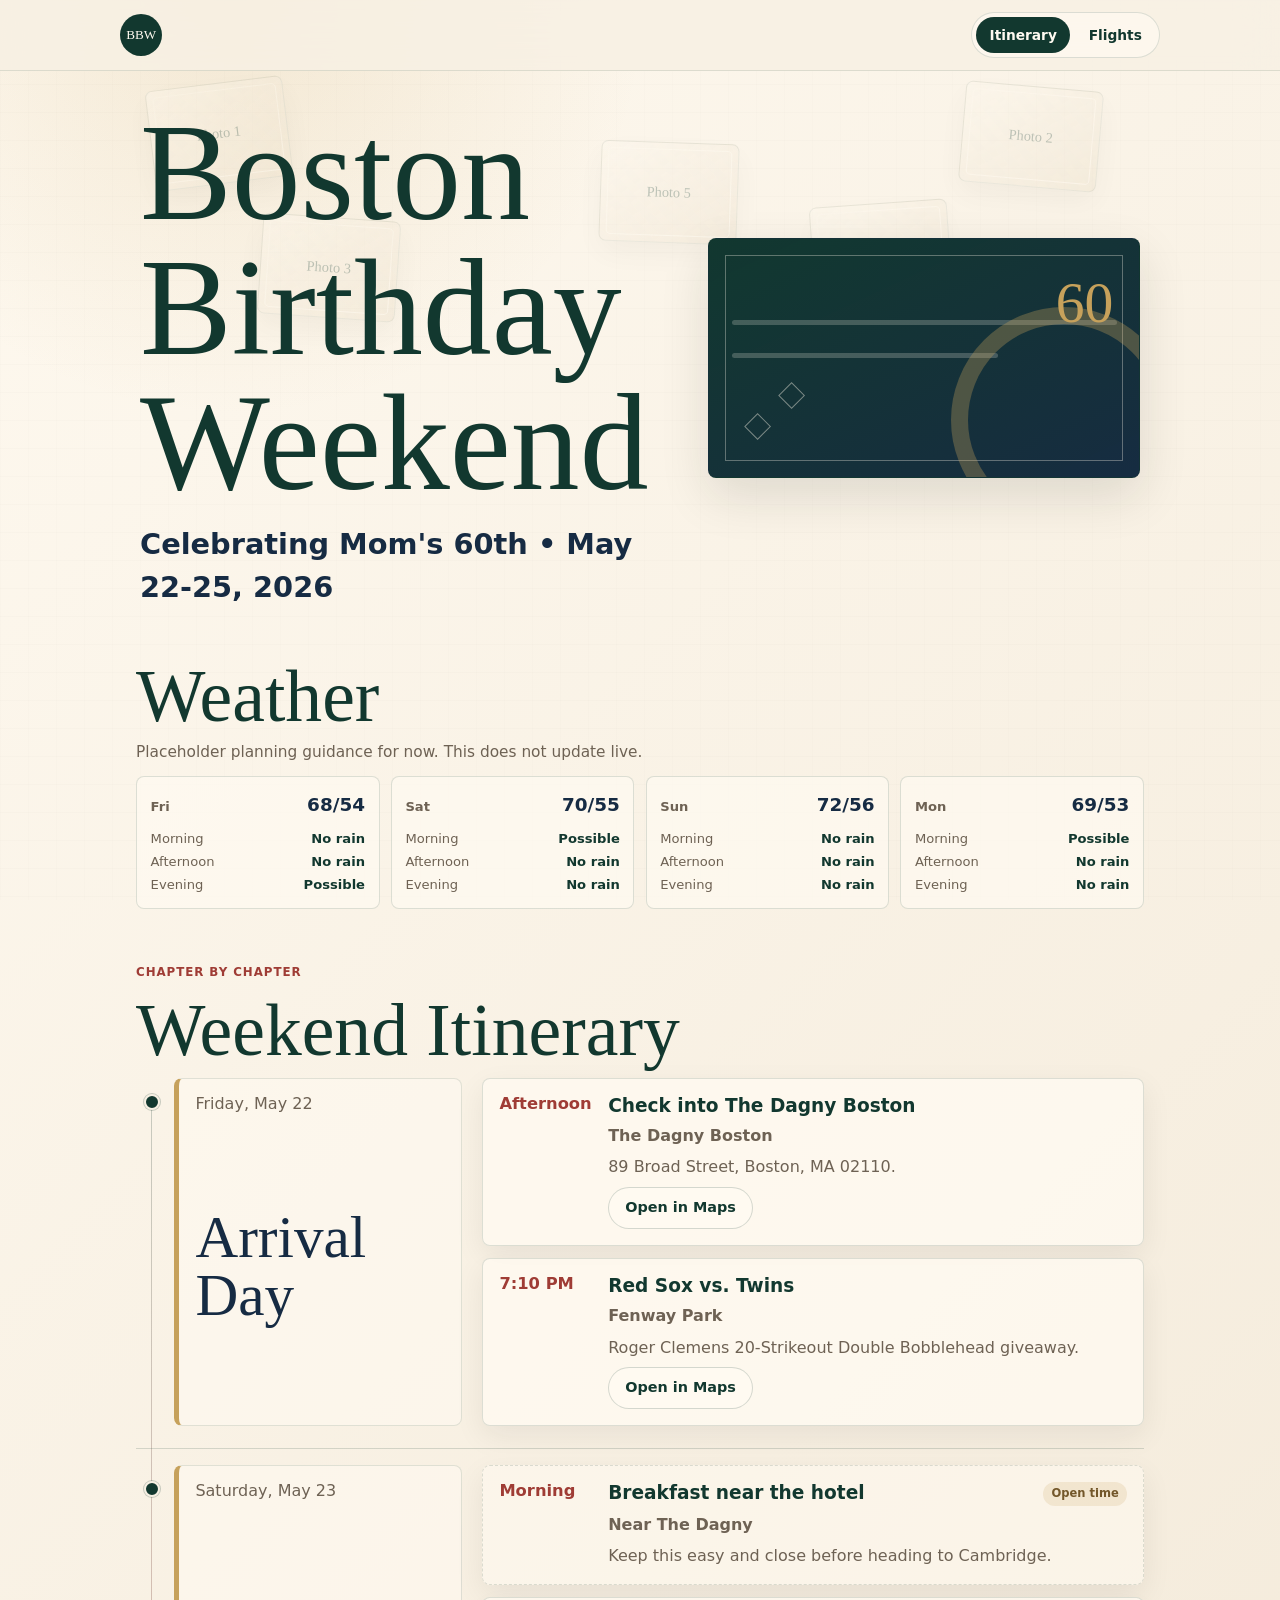
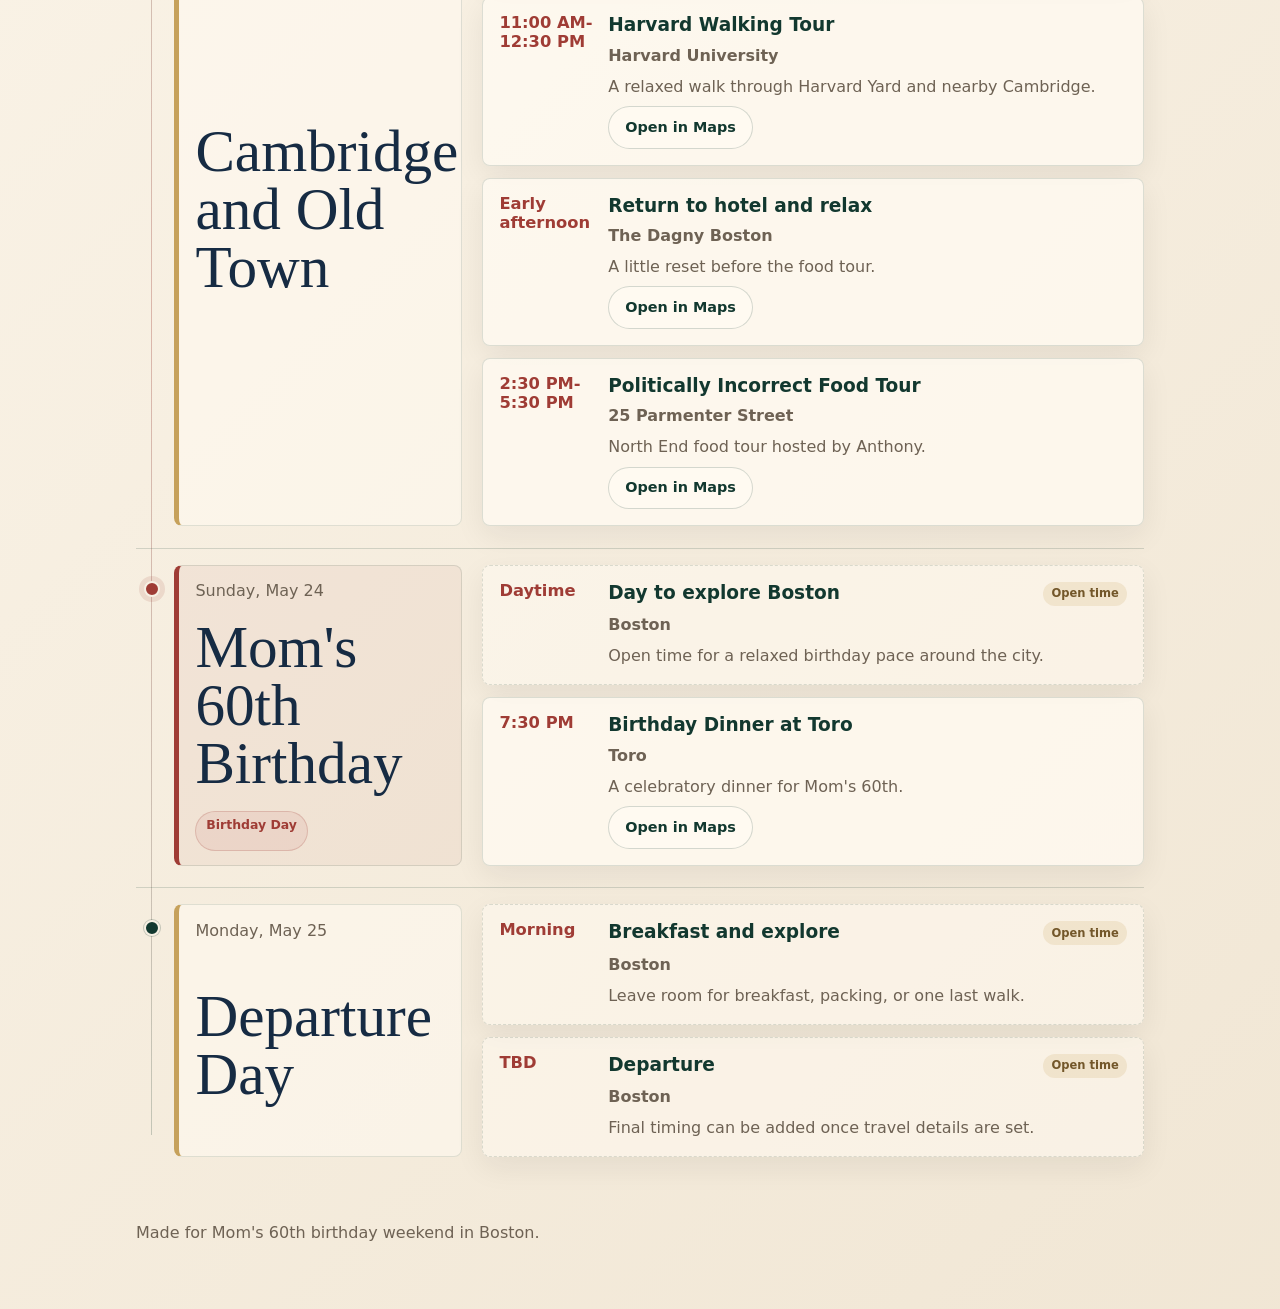
==== index.html @ 41ce9663 "Add files via upload" ====
<!doctype html>
<html lang="en">
  <head>
    <meta charset="utf-8">
    <meta name="viewport" content="width=device-width, initial-scale=1">
    <meta name="theme-color" content="#12382f">
    <title>Boston Birthday Weekend</title>
    <style>
:root {
  --paper: #f7f0e3;
  --paper-deep: #eadcc5;
  --ink: #17231f;
  --muted: #6e6254;
  --fenway: #12382f;
  --navy: #162b43;
  --red: #9f3c35;
  --gold: #c6a15b;
  --white: #fffaf1;
  --line: rgba(18, 56, 47, 0.22);
  --shadow: 0 18px 50px rgba(24, 29, 24, 0.12);
}

* {
  box-sizing: border-box;
}

html {
  scroll-behavior: smooth;
}

body {
  margin: 0;
  background:
    radial-gradient(circle at 18% 0%, rgba(198, 161, 91, 0.18), transparent 26rem),
    linear-gradient(135deg, rgba(255, 250, 241, 0.86), rgba(234, 220, 197, 0.48)),
    var(--paper);
  color: var(--ink);
  font-family: Inter, ui-sans-serif, system-ui, -apple-system, BlinkMacSystemFont, "Segoe UI", sans-serif;
  line-height: 1.5;
}

body::before {
  position: fixed;
  inset: 0;
  z-index: -1;
  pointer-events: none;
  content: "";
  opacity: 0.35;
  background-image:
    linear-gradient(rgba(18, 56, 47, 0.035) 1px, transparent 1px),
    linear-gradient(90deg, rgba(18, 56, 47, 0.028) 1px, transparent 1px);
  background-size: 28px 28px;
}

a {
  color: inherit;
}

.skip-link {
  position: absolute;
  left: 1rem;
  top: 1rem;
  z-index: 20;
  transform: translateY(-160%);
  padding: 0.7rem 1rem;
  border-radius: 999px;
  background: var(--fenway);
  color: var(--white);
  text-decoration: none;
}

.skip-link:focus {
  transform: translateY(0);
}

.loading-screen {
  position: fixed;
  inset: 0;
  z-index: 30;
  display: grid;
  place-items: center;
  background: var(--fenway);
  color: var(--white);
  transition: opacity 0.55s ease, visibility 0.55s ease;
}

.loaded .loading-screen {
  visibility: hidden;
  opacity: 0;
}

.loading-mark {
  display: grid;
  gap: 0.6rem;
  text-align: center;
}

.loading-kicker,
.eyebrow {
  color: var(--red);
  font-size: 0.74rem;
  font-weight: 800;
  letter-spacing: 0.08em;
  text-transform: uppercase;
}

.loading-title {
  font-family: Georgia, "Times New Roman", serif;
  font-size: clamp(2rem, 9vw, 4.8rem);
}

.site-header {
  position: sticky;
  top: 0;
  z-index: 10;
  display: flex;
  align-items: center;
  justify-content: space-between;
  gap: 0.75rem;
  padding: 0.75rem max(1rem, calc((100vw - 1040px) / 2));
  border-bottom: 1px solid rgba(18, 56, 47, 0.12);
  background: rgba(247, 240, 227, 0.86);
  backdrop-filter: blur(18px);
}

.brand-link {
  display: grid;
  flex: 0 0 auto;
  width: 2.65rem;
  height: 2.65rem;
  place-items: center;
  border: 1px solid var(--line);
  border-radius: 50%;
  background: var(--fenway);
  color: var(--white);
  font-family: Georgia, "Times New Roman", serif;
  font-size: 0.82rem;
  text-decoration: none;
}

.view-nav {
  display: inline-flex;
  gap: 0.35rem;
  padding: 0.25rem;
  border: 1px solid rgba(18, 56, 47, 0.14);
  border-radius: 999px;
  background: rgba(255, 250, 241, 0.72);
}

.view-button {
  min-height: 2.25rem;
  padding: 0 0.82rem;
  border: 0;
  border-radius: 999px;
  background: transparent;
  color: var(--fenway);
  cursor: pointer;
  font: inherit;
  font-size: 0.86rem;
  font-weight: 900;
}

.view-button.is-active {
  background: var(--fenway);
  color: var(--white);
}

.weather-strip::-webkit-scrollbar {
  display: none;
}

.map-link {
  min-height: 2.65rem;
  display: inline-flex;
  align-items: center;
  justify-content: center;
  border: 1px solid rgba(18, 56, 47, 0.18);
  border-radius: 999px;
  background: rgba(255, 250, 241, 0.72);
  color: var(--fenway);
  font-size: 0.9rem;
  font-weight: 800;
  text-decoration: none;
  white-space: nowrap;
}

main {
  max-width: 1040px;
  margin: 0 auto;
}

.hero {
  position: relative;
  min-height: auto;
  display: grid;
  align-items: center;
  gap: 1.2rem;
  padding: 1.4rem 1rem 0.6rem;
}

.photo-backdrop {
  position: absolute;
  inset: 0.35rem 0.7rem auto;
  height: 16rem;
  pointer-events: none;
}

.memory-photo {
  position: absolute;
  display: grid;
  place-items: center;
  overflow: hidden;
  width: 6.8rem;
  height: 5rem;
  border: 1px solid rgba(18, 56, 47, 0.16);
  border-radius: 0.45rem;
  background:
    linear-gradient(145deg, rgba(255, 250, 241, 0.82), rgba(234, 220, 197, 0.72)),
    repeating-linear-gradient(45deg, rgba(18, 56, 47, 0.05) 0 8px, rgba(198, 161, 91, 0.08) 8px 16px);
  box-shadow: 0 12px 30px rgba(24, 29, 24, 0.09);
  color: rgba(18, 56, 47, 0.62);
  font-family: Georgia, "Times New Roman", serif;
  font-size: 0.9rem;
  opacity: 0.42;
}

.memory-photo::before {
  position: absolute;
  inset: 0.35rem;
  content: "";
  border: 1px solid rgba(255, 250, 241, 0.82);
  border-radius: 0.28rem;
}

.memory-photo-1 {
  left: 1%;
  top: 0.2rem;
  transform: rotate(-7deg);
}

.memory-photo-2 {
  right: 4%;
  top: 0.4rem;
  transform: rotate(5deg);
}

.memory-photo-3 {
  left: 12%;
  top: 8.6rem;
  transform: rotate(4deg);
}

.memory-photo-4 {
  right: 19%;
  top: 7.7rem;
  transform: rotate(-4deg);
}

.memory-photo-5 {
  left: 46%;
  top: 3.9rem;
  transform: rotate(2deg);
}

.hero-art {
  order: 2;
  min-height: 11rem;
  min-width: 0;
}

.postcard {
  position: relative;
  overflow: hidden;
  min-height: 11rem;
  border: 1px solid rgba(18, 56, 47, 0.2);
  border-radius: 0.5rem;
  background:
    linear-gradient(155deg, rgba(18, 56, 47, 0.92), rgba(22, 43, 67, 0.9)),
    var(--fenway);
  box-shadow: var(--shadow);
}

.postcard::before {
  position: absolute;
  inset: 1rem;
  content: "";
  border: 1px solid rgba(247, 240, 227, 0.34);
}

.postcard::after {
  position: absolute;
  right: -2.4rem;
  bottom: -3.5rem;
  width: 12rem;
  height: 12rem;
  content: "";
  border: 1.1rem solid rgba(198, 161, 91, 0.32);
  border-radius: 50%;
}

.postcard-line {
  position: absolute;
  left: 1.4rem;
  right: 1.4rem;
  height: 0.35rem;
  border-radius: 999px;
  background: rgba(247, 240, 227, 0.22);
}

.line-one {
  top: 34%;
}

.line-two {
  top: 48%;
  width: 62%;
}

.diamond {
  position: absolute;
  width: 1.2rem;
  height: 1.2rem;
  transform: rotate(45deg);
  border: 1px solid rgba(247, 240, 227, 0.45);
}

.diamond-one {
  left: 9%;
  bottom: 17%;
}

.diamond-two {
  left: 17%;
  bottom: 30%;
}

.scoreboard {
  position: absolute;
  right: 1.6rem;
  top: 1.35rem;
  color: var(--gold);
  font-family: Georgia, "Times New Roman", serif;
  font-size: 3.6rem;
}

.hero-copy {
  position: relative;
  z-index: 2;
  display: grid;
  gap: 0.75rem;
}

.hero-art {
  position: relative;
  z-index: 1;
}

.hero h1,
.section-heading h2,
.day-heading h3 {
  margin: 0;
  font-family: Georgia, "Times New Roman", serif;
  line-height: 0.98;
  font-weight: 500;
}

.hero h1 {
  max-width: 9ch;
  color: var(--fenway);
  font-size: clamp(4rem, 18vw, 8.6rem);
}

.hero-subtitle {
  max-width: 34rem;
  margin: 0;
  color: var(--navy);
  font-size: clamp(1.15rem, 4vw, 1.8rem);
  font-weight: 700;
}

.weather-section,
.flights-section,
.itinerary-section {
  padding: 1rem;
}

.view-panel {
  display: none;
}

.view-panel.is-active {
  display: block;
}

.section-heading {
  margin: 1.2rem 0 0.75rem;
}

.section-heading h2 {
  color: var(--fenway);
  font-size: clamp(2.35rem, 10vw, 4.6rem);
}

.weather-note {
  max-width: 38rem;
  margin: -0.2rem 0 0.75rem;
  color: var(--muted);
  font-size: 0.96rem;
}

.compact-heading {
  margin-top: 1.1rem;
}

.flight-board {
  display: grid;
  gap: 0.85rem;
}

.flight-group {
  display: grid;
  gap: 0.65rem;
  padding: 0.9rem;
  border: 1px solid rgba(18, 56, 47, 0.14);
  border-radius: 0.5rem;
  background: rgba(255, 250, 241, 0.58);
}

.flight-group h3 {
  margin: 0;
  color: var(--fenway);
  font-family: Georgia, "Times New Roman", serif;
  font-size: 1.7rem;
  font-weight: 500;
  line-height: 1;
}

.flight-list {
  display: grid;
  gap: 0.65rem;
}

.flight-card {
  display: grid;
  gap: 0.55rem;
  padding: 0.85rem;
  border: 1px solid rgba(18, 56, 47, 0.12);
  border-radius: 0.5rem;
  background: rgba(255, 250, 241, 0.78);
}

.flight-person {
  width: fit-content;
  padding: 0.24rem 0.62rem;
  border-radius: 999px;
  background: rgba(198, 161, 91, 0.18);
  color: var(--fenway);
  font-size: 0.78rem;
  font-weight: 900;
}

.flight-route {
  display: grid;
  grid-template-columns: 1fr auto 1fr;
  align-items: center;
  gap: 0.65rem;
  color: var(--navy);
}

.flight-route strong {
  min-width: 0;
  font-size: 1rem;
}

.flight-route strong:last-child {
  text-align: right;
}

.flight-route span {
  padding: 0.22rem 0.5rem;
  border: 1px solid rgba(18, 56, 47, 0.16);
  border-radius: 999px;
  color: var(--red);
  font-size: 0.78rem;
  font-weight: 900;
  white-space: nowrap;
}

.flight-times {
  display: grid;
  grid-template-columns: 1fr 1fr;
  gap: 0.6rem;
}

.flight-times p {
  margin: 0;
  color: var(--ink);
  font-size: 0.92rem;
  font-weight: 800;
}

.flight-times span {
  display: block;
  color: var(--muted);
  font-size: 0.74rem;
  font-weight: 900;
  letter-spacing: 0.06em;
  text-transform: uppercase;
}

.weather-strip {
  display: grid;
  grid-template-columns: repeat(4, minmax(9.5rem, 1fr));
  gap: 0.7rem;
  overflow-x: auto;
  padding-bottom: 0.25rem;
  scrollbar-width: none;
}

.weather-card,
.event-card {
  opacity: 0;
  transform: translateY(12px);
  transition: opacity 0.45s ease, transform 0.45s ease;
}

.weather-card.is-visible,
.day-section.is-visible .event-card,
.day-section.is-visible {
  opacity: 1;
  transform: translateY(0);
}

.weather-card {
  display: grid;
  gap: 0.65rem;
  min-height: 7.2rem;
  padding: 0.85rem;
  border: 1px solid rgba(18, 56, 47, 0.14);
  border-radius: 0.5rem;
  background: rgba(255, 250, 241, 0.66);
}

.weather-card-head,
.rain-times p {
  display: flex;
  align-items: baseline;
  justify-content: space-between;
  gap: 0.5rem;
}

.weather-card span,
.rain-times p {
  color: var(--muted);
}

.weather-card-head span {
  font-size: 0.82rem;
  font-weight: 900;
}

.weather-card strong {
  color: var(--navy);
  font-size: 1.15rem;
}

.rain-times {
  display: grid;
  gap: 0.2rem;
}

.rain-times p {
  margin: 0;
  font-size: 0.82rem;
}

.rain-times b {
  color: var(--fenway);
  font-weight: 900;
}

.timeline {
  position: relative;
  display: grid;
  gap: 1.35rem;
}

.timeline::before {
  position: absolute;
  top: 1.4rem;
  bottom: 1.4rem;
  left: 0.72rem;
  width: 1px;
  content: "";
  background: linear-gradient(var(--line), rgba(159, 60, 53, 0.32), var(--line));
}

.day-section {
  position: relative;
  display: grid;
  gap: 0.9rem;
  padding: 1rem 0 0 2rem;
  border-top: 1px solid rgba(18, 56, 47, 0.16);
}

.day-section:first-child {
  border-top: 0;
  padding-top: 0;
}

.day-marker {
  position: absolute;
  left: 0.28rem;
  top: 1.95rem;
  width: 1rem;
  height: 1rem;
  border: 2px solid var(--paper);
  border-radius: 50%;
  background: var(--fenway);
  box-shadow: 0 0 0 1px var(--line);
}

.day-section:first-child .day-marker {
  top: 0.95rem;
}

.featured-day .day-marker {
  background: var(--red);
  box-shadow: 0 0 0 5px rgba(159, 60, 53, 0.12);
}

.day-heading {
  display: grid;
  gap: 0.25rem;
  padding: 0.85rem 1rem;
  border: 1px solid rgba(18, 56, 47, 0.12);
  border-left: 0.35rem solid var(--gold);
  border-radius: 0.5rem;
  background: rgba(255, 250, 241, 0.56);
}

.featured-day .day-heading {
  border-left-color: var(--red);
  background: rgba(159, 60, 53, 0.055);
}

.day-heading p,
.event-detail,
.event-location {
  margin: 0;
  color: var(--muted);
}

.day-heading h3 {
  color: var(--navy);
  font-size: clamp(2rem, 8vw, 3.7rem);
}

.day-heading span {
  width: fit-content;
  margin-top: 0.25rem;
  padding: 0.28rem 0.62rem;
  border: 1px solid rgba(159, 60, 53, 0.2);
  border-radius: 999px;
  background: rgba(159, 60, 53, 0.08);
  color: var(--red);
  font-size: 0.78rem;
  font-weight: 800;
}

.event-list {
  display: grid;
  gap: 0.75rem;
}

.event-card {
  display: grid;
  grid-template-columns: minmax(4.8rem, 6rem) 1fr;
  gap: 0.8rem;
  padding: 1rem;
  border: 1px solid rgba(18, 56, 47, 0.14);
  border-radius: 0.5rem;
  background: rgba(255, 250, 241, 0.78);
  box-shadow: 0 10px 30px rgba(23, 35, 31, 0.07);
}

.event-card.open-time {
  background: rgba(255, 250, 241, 0.54);
  border-style: dashed;
}

.event-time {
  color: var(--red);
  font-size: 1.02rem;
  font-weight: 900;
  line-height: 1.16;
}

.event-main {
  display: grid;
  gap: 0.45rem;
  min-width: 0;
}

.event-title-row {
  display: flex;
  align-items: flex-start;
  justify-content: space-between;
  gap: 0.5rem;
}

.event-title-row h4 {
  margin: 0;
  color: var(--fenway);
  font-size: 1.16rem;
  line-height: 1.2;
}

.status-pill {
  flex: 0 0 auto;
  padding: 0.22rem 0.52rem;
  border-radius: 999px;
  background: rgba(198, 161, 91, 0.18);
  color: #73572a;
  font-size: 0.72rem;
  font-weight: 800;
}

.event-location {
  font-weight: 700;
}

.map-link {
  width: fit-content;
  padding: 0 1rem;
  background: var(--white);
}

.site-footer {
  max-width: 1040px;
  margin: 0 auto;
  padding: 2rem 1rem 3rem;
  color: var(--muted);
}

@media (min-width: 760px) {
  .hero {
    grid-template-columns: minmax(0, 1.12fr) minmax(16rem, 0.88fr);
    padding: 2.2rem 1.25rem 1rem;
  }

  .photo-backdrop {
    inset: 0.55rem 1.25rem auto;
    height: 20rem;
  }

  .memory-photo {
    width: 8.6rem;
    height: 6.3rem;
  }

  .hero-art {
    order: initial;
  }

  .postcard {
    min-height: 15rem;
  }

  .weather-strip {
    grid-template-columns: repeat(4, minmax(0, 1fr));
    overflow: visible;
  }

  .flight-board {
    grid-template-columns: repeat(2, minmax(0, 1fr));
    align-items: start;
  }

  .day-section {
    grid-template-columns: 18rem 1fr;
    gap: 1.25rem;
    padding-left: 2.4rem;
  }

  .timeline::before {
    left: 0.92rem;
  }

  .day-marker {
    left: 0.47rem;
    top: 2rem;
  }

  .day-section:first-child .day-marker {
    top: 1rem;
  }
}

@media (max-width: 860px) {
  .hero {
    grid-template-columns: 1fr;
  }

  .hero-art {
    order: 2;
  }

  .postcard {
    min-height: 10rem;
  }
}

@media (max-width: 420px) {
  .event-card {
    grid-template-columns: 1fr;
  }

  .event-time {
    font-size: 1.2rem;
  }
}

@media (prefers-reduced-motion: reduce) {
  *,
  *::before,
  *::after {
    scroll-behavior: auto !important;
    transition-duration: 0.01ms !important;
    animation-duration: 0.01ms !important;
  }
}
    </style>
  </head>
  <body>
    <div class="loading-screen" id="loadingScreen" aria-hidden="true">
      <div class="loading-mark">
        <span class="loading-kicker">May 22-25, 2026</span>
        <span class="loading-title">Boston Birthday Weekend</span>
      </div>
    </div>

    <a class="skip-link" href="#itinerary">Skip to itinerary</a>

    <header class="site-header" aria-label="Weekend header">
      <a class="brand-link" href="#top" aria-label="Boston Birthday Weekend home">BBW</a>
      <nav class="view-nav" aria-label="Page view">
        <button class="view-button is-active" type="button" data-view-target="itineraryView">Itinerary</button>
        <button class="view-button" type="button" data-view-target="flightsView">Flights</button>
      </nav>
    </header>

    <main id="top">
      <section class="hero" aria-labelledby="heroTitle">
        <div class="photo-backdrop" id="photoBackdrop" aria-hidden="true"></div>
        <div class="hero-copy">
          <h1 id="heroTitle"></h1>
          <p class="hero-subtitle" id="heroSubtitle"></p>
        </div>
        <div class="hero-art" aria-hidden="true">
          <div class="postcard">
            <span class="postcard-line line-one"></span>
            <span class="postcard-line line-two"></span>
            <span class="diamond diamond-one"></span>
            <span class="diamond diamond-two"></span>
            <span class="scoreboard">60</span>
          </div>
        </div>
      </section>

      <div class="view-panel is-active" id="itineraryView">
        <section class="weather-section" aria-labelledby="weatherTitle">
          <div class="section-heading">
            <h2 id="weatherTitle">Weather</h2>
          </div>
          <p class="weather-note" id="weatherNote"></p>
          <div class="weather-strip" id="weatherStrip"></div>
        </section>

        <section class="itinerary-section" id="itinerary" aria-labelledby="itineraryTitle">
          <div class="section-heading">
            <p class="eyebrow">Chapter by Chapter</p>
            <h2 id="itineraryTitle">Weekend Itinerary</h2>
          </div>
          <div class="timeline" id="timeline"></div>
        </section>
      </div>

      <section class="view-panel flights-section" id="flightsView" aria-labelledby="flightsTitle">
        <div class="section-heading compact-heading">
          <p class="eyebrow">Flights</p>
          <h2 id="flightsTitle">Arrivals & Departures</h2>
        </div>
        <div class="flight-board" id="flightBoard"></div>
      </section>
    </main>

    <footer class="site-footer">
      <p id="footerText"></p>
    </footer>

    <script>
      window.__APP_DATA__ = {
  "site": {
    "title": "Boston Birthday Weekend",
    "subtitle": "Celebrating Mom's 60th &bull; May 22-25, 2026",
    "weatherNote": "Placeholder planning guidance for now. This does not update live.",
    "footer": "Made for Mom's 60th birthday weekend in Boston."
  },
  "itinerary": [
    {
      "id": "friday",
      "navLabel": "Fri",
      "title": "Arrival Day",
      "date": "Friday, May 22",
      "isoDate": "2026-05-22",
      "events": [
        {
          "name": "Check into The Dagny Boston",
          "time": "Afternoon",
          "location": "The Dagny Boston",
          "detail": "89 Broad Street, Boston, MA 02110.",
          "mapUrl": "https://www.google.com/maps/search/?api=1&query=The+Dagny+Boston+89+Broad+Street+Boston+MA+02110"
        },
        {
          "name": "Red Sox vs. Twins",
          "time": "7:10 PM",
          "location": "Fenway Park",
          "detail": "Roger Clemens 20-Strikeout Double Bobblehead giveaway.",
          "mapUrl": "https://www.google.com/maps/search/?api=1&query=Fenway+Park+Boston+MA"
        }
      ]
    },
    {
      "id": "saturday",
      "navLabel": "Sat",
      "title": "Cambridge and Old Town",
      "date": "Saturday, May 23",
      "isoDate": "2026-05-23",
      "events": [
        {
          "name": "Breakfast near the hotel",
          "time": "Morning",
          "location": "Near The Dagny",
          "detail": "Keep this easy and close before heading to Cambridge.",
          "status": "open"
        },
        {
          "name": "Harvard Walking Tour",
          "time": "11:00 AM-12:30 PM",
          "location": "Harvard University",
          "detail": "A relaxed walk through Harvard Yard and nearby Cambridge.",
          "mapUrl": "https://www.google.com/maps/search/?api=1&query=Harvard+Yard+Cambridge+MA"
        },
        {
          "name": "Return to hotel and relax",
          "time": "Early afternoon",
          "location": "The Dagny Boston",
          "detail": "A little reset before the food tour.",
          "mapUrl": "https://www.google.com/maps/search/?api=1&query=The+Dagny+Boston+89+Broad+Street+Boston+MA+02110"
        },
        {
          "name": "Politically Incorrect Food Tour",
          "time": "2:30 PM-5:30 PM",
          "location": "25 Parmenter Street",
          "detail": "North End food tour hosted by Anthony.",
          "mapUrl": "https://www.google.com/maps/search/?api=1&query=25+Parmenter+Street+Boston+MA"
        }
      ]
    },
    {
      "id": "sunday",
      "navLabel": "Sun",
      "title": "Mom's 60th Birthday",
      "date": "Sunday, May 24",
      "isoDate": "2026-05-24",
      "badge": "Birthday Day",
      "featured": true,
      "events": [
        {
          "name": "Day to explore Boston",
          "time": "Daytime",
          "location": "Boston",
          "detail": "Open time for a relaxed birthday pace around the city.",
          "status": "open"
        },
        {
          "name": "Birthday Dinner at Toro",
          "time": "7:30 PM",
          "location": "Toro",
          "detail": "A celebratory dinner for Mom's 60th.",
          "mapUrl": "https://www.google.com/maps/search/?api=1&query=Toro+Boston+MA"
        }
      ]
    },
    {
      "id": "monday",
      "navLabel": "Mon",
      "title": "Departure Day",
      "date": "Monday, May 25",
      "isoDate": "2026-05-25",
      "events": [
        {
          "name": "Breakfast and explore",
          "time": "Morning",
          "location": "Boston",
          "detail": "Leave room for breakfast, packing, or one last walk.",
          "status": "open"
        },
        {
          "name": "Departure",
          "time": "TBD",
          "location": "Boston",
          "detail": "Final timing can be added once travel details are set.",
          "status": "open"
        }
      ]
    }
  ],
  "weather": [
    {
      "label": "Fri",
      "high": "68",
      "low": "54",
      "periods": [
        {
          "label": "Morning",
          "rain": "No rain"
        },
        {
          "label": "Afternoon",
          "rain": "No rain"
        },
        {
          "label": "Evening",
          "rain": "Possible"
        }
      ]
    },
    {
      "label": "Sat",
      "high": "70",
      "low": "55",
      "periods": [
        {
          "label": "Morning",
          "rain": "Possible"
        },
        {
          "label": "Afternoon",
          "rain": "No rain"
        },
        {
          "label": "Evening",
          "rain": "No rain"
        }
      ]
    },
    {
      "label": "Sun",
      "high": "72",
      "low": "56",
      "periods": [
        {
          "label": "Morning",
          "rain": "No rain"
        },
        {
          "label": "Afternoon",
          "rain": "No rain"
        },
        {
          "label": "Evening",
          "rain": "No rain"
        }
      ]
    },
    {
      "label": "Mon",
      "high": "69",
      "low": "53",
      "periods": [
        {
          "label": "Morning",
          "rain": "Possible"
        },
        {
          "label": "Afternoon",
          "rain": "No rain"
        },
        {
          "label": "Evening",
          "rain": "No rain"
        }
      ]
    }
  ],
  "photos": [
    {
      "label": "Fenway"
    },
    {
      "label": "Birthday Dinner"
    },
    {
      "label": "Harvard"
    },
    {
      "label": "Family"
    }
  ],
  "memoryPhotos": [
    {
      "label": "Photo 1"
    },
    {
      "label": "Photo 2"
    },
    {
      "label": "Photo 3"
    },
    {
      "label": "Photo 4"
    },
    {
      "label": "Photo 5"
    }
  ],
  "flights": [
    {
      "person": "Adam",
      "type": "arrival",
      "flightNumber": "AS 536",
      "from": "Seattle",
      "to": "Boston",
      "depart": "May 21, 11:10 PM",
      "arrive": "May 22, 7:41 AM"
    },
    {
      "person": "Mom",
      "type": "arrival",
      "flightNumber": "JetBlue",
      "from": "Charleston",
      "to": "Boston",
      "depart": "May 22, 11:49 AM",
      "arrive": "May 22, 2:10 PM"
    },
    {
      "person": "Jordan",
      "type": "arrival",
      "flightNumber": "AC 8692",
      "from": "Toronto",
      "to": "Boston",
      "depart": "May 22, 10:05 AM",
      "arrive": "May 22, 11:46 AM"
    },
    {
      "person": "Adam",
      "type": "departure",
      "flightNumber": "DL 3232",
      "from": "Boston",
      "to": "Seattle",
      "depart": "May 25, 11:55 AM",
      "arrive": "May 25, 3:05 PM"
    },
    {
      "person": "Mom",
      "type": "departure",
      "flightNumber": "AC 765",
      "from": "Boston",
      "to": "Toronto",
      "depart": "May 25, 6:55 PM",
      "arrive": "May 25, 8:48 PM"
    },
    {
      "person": "Jordan",
      "type": "departure",
      "flightNumber": "AC 765",
      "from": "Boston",
      "to": "Toronto",
      "depart": "May 25, 6:55 PM",
      "arrive": "May 25, 8:48 PM"
    }
  ]
};
    </script>
    <script>
(function () {
  const data = window.__APP_DATA__;
  const $ = (selector) => document.querySelector(selector);

  const mapButton = (event) => {
    if (!event.mapUrl) return "";
    return `<a class="map-link" href="${event.mapUrl}" target="_blank" rel="noreferrer">Open in Maps</a>`;
  };

  const renderHeader = () => {
    $("#heroTitle").textContent = data.site.title;
    $("#heroSubtitle").innerHTML = data.site.subtitle;
    $("#footerText").textContent = data.site.footer;
  };

  const renderPhotoBackdrop = () => {
    $("#photoBackdrop").innerHTML = data.memoryPhotos.map((photo, index) => `
      <div class="memory-photo memory-photo-${index + 1}">
        <span>${photo.label}</span>
      </div>
    `).join("");
  };

  const renderFlights = () => {
    const groups = [
      { key: "arrival", title: "Arrivals" },
      { key: "departure", title: "Departures" }
    ];

    $("#flightBoard").innerHTML = groups.map((group) => {
      const flights = data.flights.filter((flight) => flight.type === group.key);
      return `
        <section class="flight-group" aria-label="${group.title}">
          <h3>${group.title}</h3>
          <div class="flight-list">
            ${flights.map((flight) => `
              <article class="flight-card">
                <div class="flight-person">${flight.person}</div>
                <div class="flight-route">
                  <strong>${flight.from}</strong>
                  <span>${flight.flightNumber}</span>
                  <strong>${flight.to}</strong>
                </div>
                <div class="flight-times">
                  <p><span>Depart</span>${flight.depart}</p>
                  <p><span>Arrive</span>${flight.arrive}</p>
                </div>
              </article>
            `).join("")}
          </div>
        </section>
      `;
    }).join("");
  };

  const renderWeather = () => {
    $("#weatherNote").textContent = data.site.weatherNote;
    $("#weatherStrip").innerHTML = data.weather.map((day) => `
      <article class="weather-card">
        <div class="weather-card-head">
          <span>${day.label}</span>
          <strong>${day.high}/${day.low}</strong>
        </div>
        <div class="rain-times">
          ${day.periods.map((period) => `
            <p><span>${period.label}</span><b>${period.rain}</b></p>
          `).join("")}
        </div>
      </article>
    `).join("");
  };

  const renderTimeline = () => {
    $("#timeline").innerHTML = data.itinerary.map((day) => `
      <section class="day-section ${day.featured ? "featured-day" : ""}" id="${day.id}" aria-labelledby="${day.id}-title">
        <div class="day-marker" aria-hidden="true"></div>
        <div class="day-heading">
          <p>${day.date}</p>
          <h3 id="${day.id}-title">${day.title}</h3>
          ${day.badge ? `<span>${day.badge}</span>` : ""}
        </div>
        <div class="event-list">
          ${day.events.map((event) => `
            <article class="event-card ${event.status === "open" ? "open-time" : ""}">
              <div class="event-time">${event.time}</div>
              <div class="event-main">
                <div class="event-title-row">
                  <h4>${event.name}</h4>
                  ${event.status === "open" ? `<span class="status-pill">Open time</span>` : ""}
                </div>
                <p class="event-location">${event.location}</p>
                ${event.detail ? `<p class="event-detail">${event.detail}</p>` : ""}
                ${mapButton(event)}
              </div>
            </article>
          `).join("")}
        </div>
      </section>
    `).join("");
  };

  const setupViewSwitching = () => {
    const buttons = document.querySelectorAll("[data-view-target]");
    const panels = document.querySelectorAll(".view-panel");

    buttons.forEach((button) => {
      button.addEventListener("click", () => {
        const targetId = button.dataset.viewTarget;

        buttons.forEach((item) => {
          item.classList.toggle("is-active", item === button);
        });

        panels.forEach((panel) => {
          panel.classList.toggle("is-active", panel.id === targetId);
        });
      });
    });
  };

  const revealOnScroll = () => {
    const observer = new IntersectionObserver((entries) => {
      entries.forEach((entry) => {
        if (entry.isIntersecting) entry.target.classList.add("is-visible");
      });
    }, { threshold: 0.14 });
    document.querySelectorAll(".weather-card, .day-section").forEach((element) => {
      observer.observe(element);
    });
  };

  const init = () => {
    renderHeader();
    renderPhotoBackdrop();
    renderFlights();
    renderWeather();
    renderTimeline();
    setupViewSwitching();
    revealOnScroll();
    setTimeout(() => document.body.classList.add("loaded"), 650);
  };

  if (document.readyState === "loading") {
    document.addEventListener("DOMContentLoaded", init);
  } else {
    init();
  }
})();
    </script>
  </body>
</html>
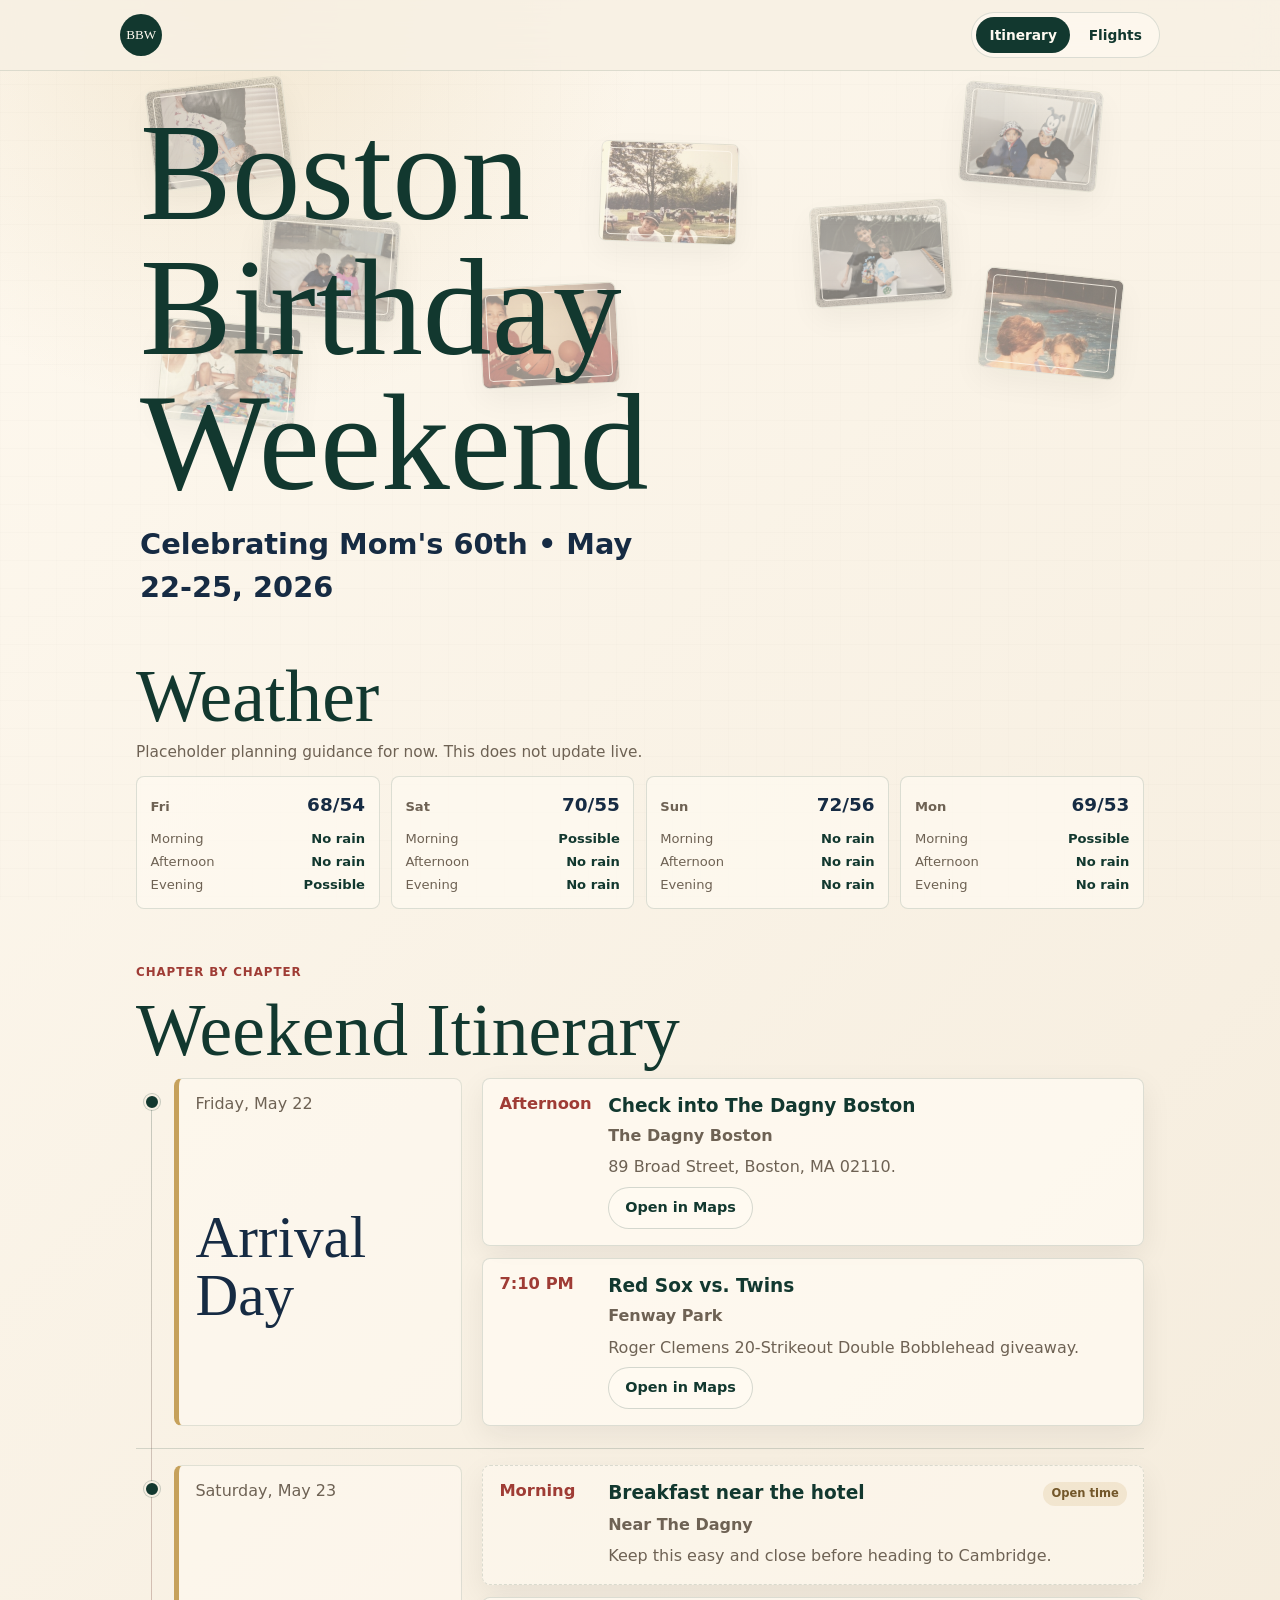
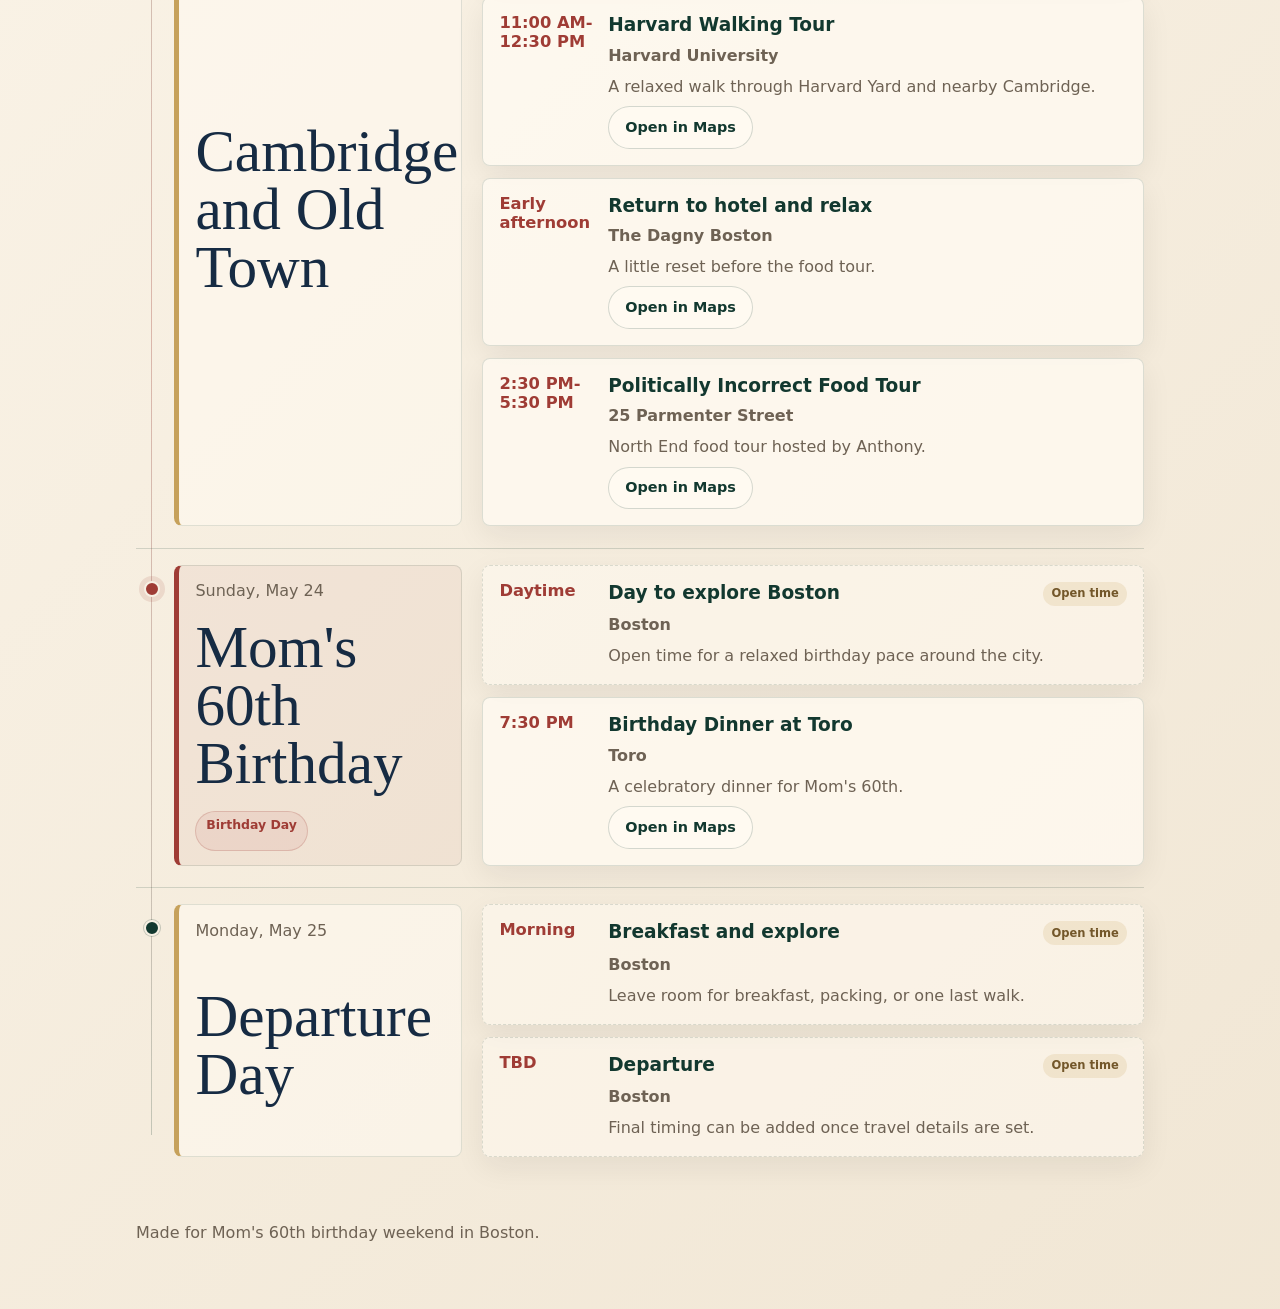
==== commit aeb07aad: "Add files via upload" ====
--- a/index.html
+++ b/index.html
@@ -201,7 +201,7 @@
 .photo-backdrop {
   position: absolute;
   inset: 0.35rem 0.7rem auto;
-  height: 16rem;
+  height: 19rem;
   pointer-events: none;
 }
 
@@ -221,7 +221,7 @@
   color: rgba(18, 56, 47, 0.62);
   font-family: Georgia, "Times New Roman", serif;
   font-size: 0.9rem;
-  opacity: 0.42;
+  opacity: 0.5;
 }
 
 .memory-photo::before {
@@ -230,6 +230,14 @@
   content: "";
   border: 1px solid rgba(255, 250, 241, 0.82);
   border-radius: 0.28rem;
+  z-index: 1;
+}
+
+.memory-photo img {
+  width: 100%;
+  height: 100%;
+  object-fit: cover;
+  filter: sepia(0.12) saturate(0.88) contrast(0.94);
 }
 
 .memory-photo-1 {
@@ -262,85 +270,22 @@
   transform: rotate(2deg);
 }
 
-.hero-art {
-  order: 2;
-  min-height: 11rem;
-  min-width: 0;
-}
-
-.postcard {
-  position: relative;
-  overflow: hidden;
-  min-height: 11rem;
-  border: 1px solid rgba(18, 56, 47, 0.2);
-  border-radius: 0.5rem;
-  background:
-    linear-gradient(155deg, rgba(18, 56, 47, 0.92), rgba(22, 43, 67, 0.9)),
-    var(--fenway);
-  box-shadow: var(--shadow);
-}
-
-.postcard::before {
-  position: absolute;
-  inset: 1rem;
-  content: "";
-  border: 1px solid rgba(247, 240, 227, 0.34);
-}
-
-.postcard::after {
-  position: absolute;
-  right: -2.4rem;
-  bottom: -3.5rem;
-  width: 12rem;
-  height: 12rem;
-  content: "";
-  border: 1.1rem solid rgba(198, 161, 91, 0.32);
-  border-radius: 50%;
-}
-
-.postcard-line {
-  position: absolute;
-  left: 1.4rem;
-  right: 1.4rem;
-  height: 0.35rem;
-  border-radius: 999px;
-  background: rgba(247, 240, 227, 0.22);
-}
-
-.line-one {
-  top: 34%;
-}
-
-.line-two {
-  top: 48%;
-  width: 62%;
-}
-
-.diamond {
-  position: absolute;
-  width: 1.2rem;
-  height: 1.2rem;
-  transform: rotate(45deg);
-  border: 1px solid rgba(247, 240, 227, 0.45);
-}
-
-.diamond-one {
-  left: 9%;
-  bottom: 17%;
-}
-
-.diamond-two {
-  left: 17%;
-  bottom: 30%;
-}
-
-.scoreboard {
-  position: absolute;
-  right: 1.6rem;
-  top: 1.35rem;
-  color: var(--gold);
-  font-family: Georgia, "Times New Roman", serif;
-  font-size: 3.6rem;
+.memory-photo-6 {
+  right: 2%;
+  top: 12.1rem;
+  transform: rotate(6deg);
+}
+
+.memory-photo-7 {
+  left: 34%;
+  top: 12.8rem;
+  transform: rotate(-3deg);
+}
+
+.memory-photo-8 {
+  left: 2%;
+  top: 15.2rem;
+  transform: rotate(5deg);
 }
 
 .hero-copy {
@@ -348,11 +293,6 @@
   z-index: 2;
   display: grid;
   gap: 0.75rem;
-}
-
-.hero-art {
-  position: relative;
-  z-index: 1;
 }
 
 .hero h1,
@@ -745,26 +685,18 @@
 
 @media (min-width: 760px) {
   .hero {
-    grid-template-columns: minmax(0, 1.12fr) minmax(16rem, 0.88fr);
+    grid-template-columns: 1fr;
     padding: 2.2rem 1.25rem 1rem;
   }
 
   .photo-backdrop {
     inset: 0.55rem 1.25rem auto;
-    height: 20rem;
+    height: 23rem;
   }
 
   .memory-photo {
     width: 8.6rem;
     height: 6.3rem;
-  }
-
-  .hero-art {
-    order: initial;
-  }
-
-  .postcard {
-    min-height: 15rem;
   }
 
   .weather-strip {
@@ -794,20 +726,6 @@
 
   .day-section:first-child .day-marker {
     top: 1rem;
-  }
-}
-
-@media (max-width: 860px) {
-  .hero {
-    grid-template-columns: 1fr;
-  }
-
-  .hero-art {
-    order: 2;
-  }
-
-  .postcard {
-    min-height: 10rem;
   }
 }
 
@@ -856,15 +774,6 @@
         <div class="hero-copy">
           <h1 id="heroTitle"></h1>
           <p class="hero-subtitle" id="heroSubtitle"></p>
-        </div>
-        <div class="hero-art" aria-hidden="true">
-          <div class="postcard">
-            <span class="postcard-line line-one"></span>
-            <span class="postcard-line line-two"></span>
-            <span class="diamond diamond-one"></span>
-            <span class="diamond diamond-two"></span>
-            <span class="scoreboard">60</span>
-          </div>
         </div>
       </section>
 
@@ -1111,19 +1020,36 @@
   ],
   "memoryPhotos": [
     {
-      "label": "Photo 1"
-    },
-    {
-      "label": "Photo 2"
-    },
-    {
-      "label": "Photo 3"
-    },
-    {
-      "label": "Photo 4"
-    },
-    {
-      "label": "Photo 5"
+      "label": "Memory 1",
+      "src": "[data-uri]"
+    },
+    {
+      "label": "Memory 2",
+      "src": "[data-uri]